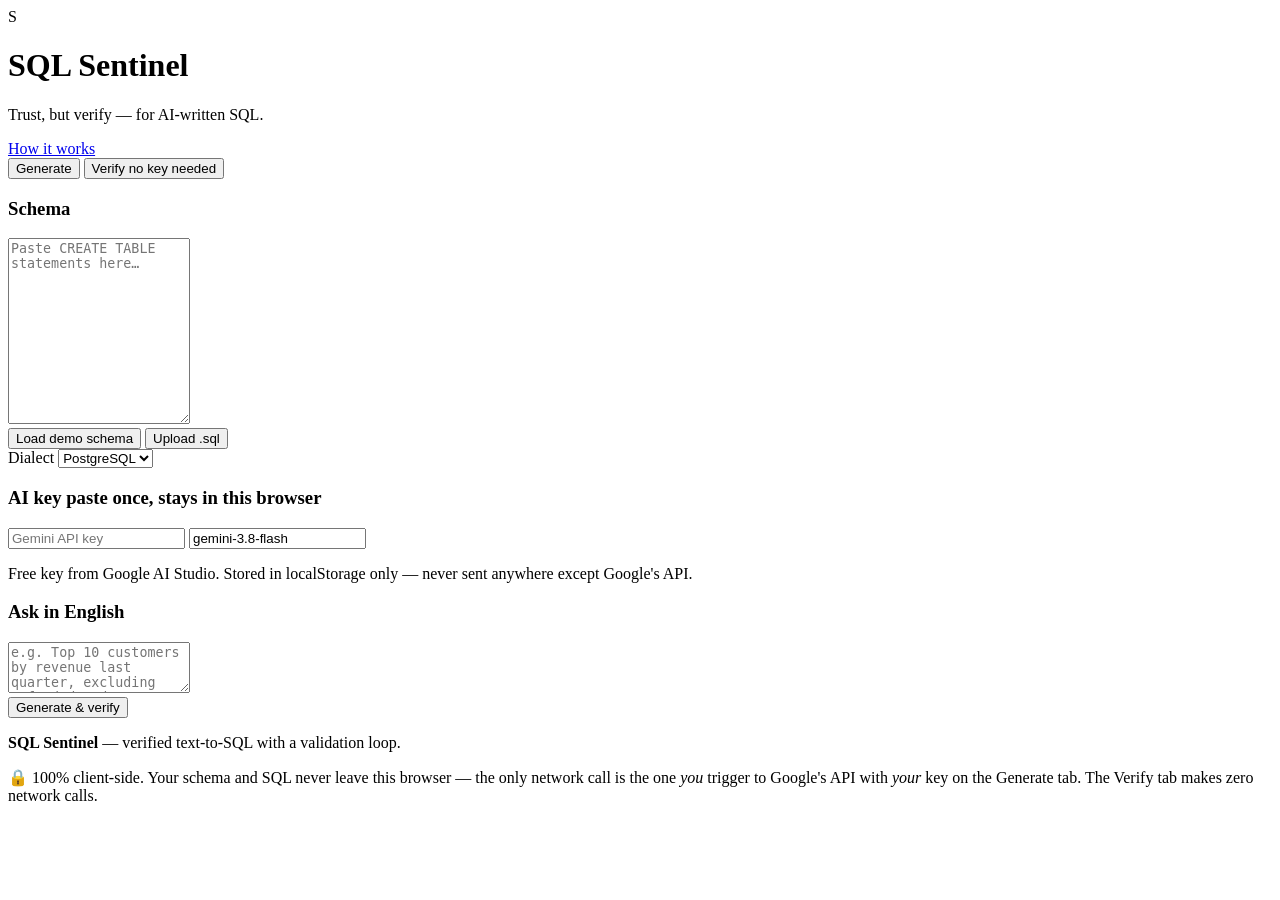
==== index.html @ b8eaa501 "Add SQL Sentinel web app" ====
<!DOCTYPE html>
<html lang="en">
<head>
<meta charset="UTF-8">
<meta name="viewport" content="width=device-width, initial-scale=1.0">
<title>SQL Sentinel — Trust, but verify, for AI-written SQL.</title>
<meta name="description" content="SQL Sentinel: verified text-to-SQL with a validation loop. Generate SQL from English, then prove it safe against your schema — 100% in the browser.">
<link rel="stylesheet" href="assets/style.css">
<link rel="icon" href="data:image/svg+xml,<svg xmlns='http://www.w3.org/2000/svg' viewBox='0 0 100 100'><rect width='100' height='100' rx='20' fill='%230b1026'/><text x='50' y='70' font-size='52' text-anchor='middle' fill='%2338e1c6' font-family='monospace' font-weight='bold'>S</text></svg>">
</head>
<body>
<header class="site-header">
  <div class="wrap">
    <div class="brand">
      <span class="logo">S</span>
      <div>
        <h1>SQL Sentinel</h1>
        <p class="tagline">Trust, but verify — for AI-written SQL.</p>
      </div>
    </div>
    <nav><a href="about.html">How it works</a></nav>
  </div>
</header>

<main class="wrap">
  <div class="tabs" role="tablist">
    <button class="tab active" id="tabBtnGenerate" role="tab" aria-selected="true">Generate</button>
    <button class="tab" id="tabBtnVerify" role="tab" aria-selected="false">Verify <span class="keyless">no key needed</span></button>
  </div>

  <!-- ============ GENERATE TAB ============ -->
  <section id="tab-generate" role="tabpanel">
    <div class="gen-grid">
      <aside class="schema-panel">
        <h3>Schema</h3>
        <textarea id="genDdl" rows="12" spellcheck="false" placeholder="Paste CREATE TABLE statements here…"></textarea>
        <div class="btnrow">
          <button class="btn" id="genDemoSchema">Load demo schema</button>
          <button class="btn" id="genUploadSchema">Upload .sql</button>
          <input type="file" id="genSchemaFile" accept=".sql,.txt" hidden>
        </div>
        <label class="muted" for="genDialect">Dialect
          <select id="genDialect">
            <option value="postgresql" selected>PostgreSQL</option>
            <option value="mysql">MySQL</option>
            <option value="bigquery">BigQuery</option>
            <option value="snowflake">Snowflake</option>
            <option value="sqlite">SQLite</option>
            <option value="trino">Trino</option>
          </select>
        </label>
        <h3>AI key <span class="muted-sm">paste once, stays in this browser</span></h3>
        <input type="password" id="apiKey" placeholder="Gemini API key" autocomplete="off">
        <input type="text" id="apiModel" value="gemini-3.8-flash" title="Model name" autocomplete="off" spellcheck="false">
        <p class="muted-sm">Free key from Google AI Studio. Stored in localStorage only — never sent anywhere except Google's API.</p>
      </aside>

      <div class="gen-main">
        <h3>Ask in English</h3>
        <div class="chips" id="exampleChips"></div>
        <textarea id="question" rows="3" placeholder="e.g. Top 10 customers by revenue last quarter, excluding refunded orders"></textarea>
        <div class="btnrow">
          <button class="btn primary" id="generateBtn">Generate &amp; verify</button>
          <span class="muted-sm" id="genStatus"></span>
        </div>
        <div id="loopLog" class="loop-log" hidden></div>
        <div id="genResult" hidden>
          <div class="verdict" id="genVerdict"></div>
          <h3>SQL</h3>
          <pre class="sqlout"><code id="genSql"></code></pre>
          <h3>Validation report</h3>
          <div id="genIssues" class="issues"></div>
          <h3>In plain English</h3>
          <p id="genExplain" class="explain"></p>
        </div>
      </div>
    </div>
  </section>

  <!-- ============ VERIFY TAB ============ -->
  <section id="tab-verify" role="tabpanel" hidden>
    <p class="lede">Paste any SQL — yours, a colleague's, an AI's — and get an instant validation report.
       No key, no account, no network calls. Everything runs locally.</p>
    <div class="verify-grid">
      <div>
        <h3>SQL to check</h3>
        <textarea id="verSql" rows="10" spellcheck="false" placeholder="Paste SQL here…"></textarea>
        <div class="btnrow">
          <button class="btn" id="verDemoSql">Load demo SQL</button>
          <button class="btn" id="verRiskySql">Load risky SQL</button>
        </div>
      </div>
      <div>
        <h3>Schema <span class="muted-sm">optional but recommended</span></h3>
        <textarea id="verDdl" rows="10" spellcheck="false" placeholder="Paste CREATE TABLE statements here…"></textarea>
        <div class="btnrow">
          <button class="btn" id="verDemoSchema">Load demo schema</button>
          <label class="muted" for="verDialect">Dialect
            <select id="verDialect">
              <option value="postgresql" selected>PostgreSQL</option>
              <option value="mysql">MySQL</option>
              <option value="bigquery">BigQuery</option>
              <option value="snowflake">Snowflake</option>
              <option value="sqlite">SQLite</option>
              <option value="trino">Trino</option>
            </select>
          </label>
        </div>
      </div>
    </div>
    <div class="btnrow">
      <button class="btn primary" id="validateBtn">Validate</button>
    </div>
    <div id="verResult" hidden>
      <div class="verdict" id="verVerdict"></div>
      <h3>Validation report</h3>
      <div id="verIssues" class="issues"></div>
      <h3>In plain English</h3>
      <p id="verExplain" class="explain"></p>
    </div>
  </section>
</main>

<footer class="site-footer">
  <div class="wrap">
    <p><strong>SQL Sentinel</strong> — verified text-to-SQL with a validation loop.</p>
    <p>🔒 100% client-side. Your schema and SQL never leave this browser — the only network call is the one <em>you</em> trigger to Google's API with <em>your</em> key on the Generate tab. The Verify tab makes zero network calls.</p>
  </div>
</footer>

<script src="assets/vendor/node-sql-parser.umd.js"></script>
<script src="assets/validator.js"></script>
<script src="assets/app.js"></script>
</body>
</html>
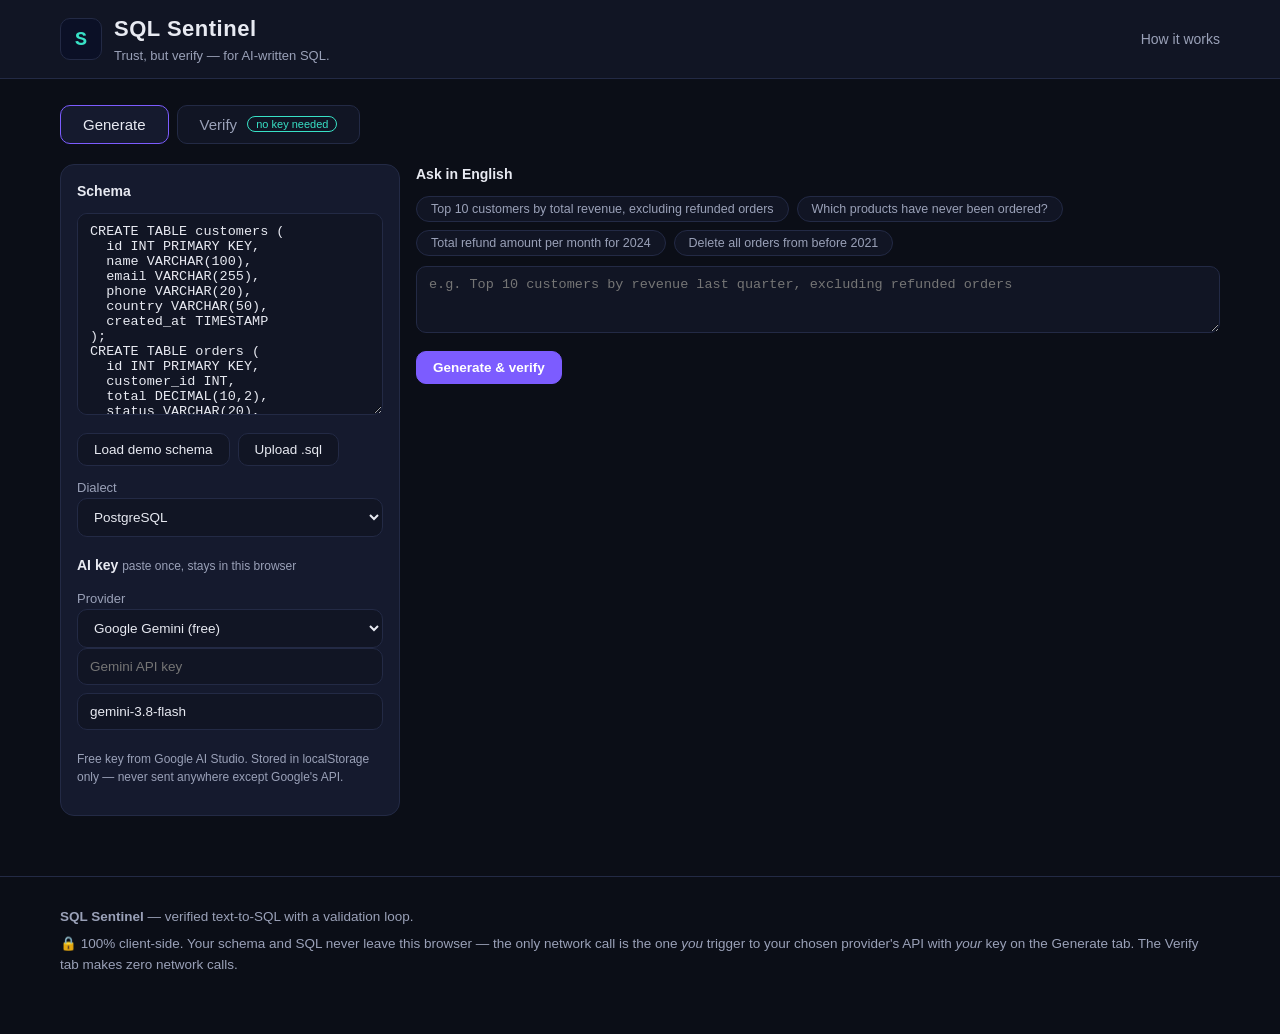
==== commit f41dbcf7: "Add Groq provider option to Generate tab" ====
--- a/index.html
+++ b/index.html
@@ -50,9 +50,15 @@
           </select>
         </label>
         <h3>AI key <span class="muted-sm">paste once, stays in this browser</span></h3>
+        <label class="muted" for="apiProvider">Provider
+          <select id="apiProvider">
+            <option value="gemini" selected>Google Gemini (free)</option>
+            <option value="groq">Groq (free, fast)</option>
+          </select>
+        </label>
         <input type="password" id="apiKey" placeholder="Gemini API key" autocomplete="off">
         <input type="text" id="apiModel" value="gemini-3.8-flash" title="Model name" autocomplete="off" spellcheck="false">
-        <p class="muted-sm">Free key from Google AI Studio. Stored in localStorage only — never sent anywhere except Google's API.</p>
+        <p class="muted-sm" id="apiKeyHint">Free key from Google AI Studio. Stored in localStorage only — never sent anywhere except Google's API.</p>
       </aside>
 
       <div class="gen-main">
@@ -124,7 +130,7 @@
 <footer class="site-footer">
   <div class="wrap">
     <p><strong>SQL Sentinel</strong> — verified text-to-SQL with a validation loop.</p>
-    <p>🔒 100% client-side. Your schema and SQL never leave this browser — the only network call is the one <em>you</em> trigger to Google's API with <em>your</em> key on the Generate tab. The Verify tab makes zero network calls.</p>
+    <p>🔒 100% client-side. Your schema and SQL never leave this browser — the only network call is the one <em>you</em> trigger to your chosen provider's API with <em>your</em> key on the Generate tab. The Verify tab makes zero network calls.</p>
   </div>
 </footer>
 
--- a/assets/style.css
+++ b/assets/style.css
@@ -0,0 +1,149 @@
+:root {
+  --bg: #0b0e17;
+  --bg2: #111524;
+  --card: #151a2e;
+  --line: #232a45;
+  --text: #e8eaf2;
+  --dim: #9aa1b8;
+  --accent: #7c5cff;
+  --teal: #38e1c6;
+  --red: #ff6b6b;
+  --amber: #ffb84d;
+}
+* { box-sizing: border-box; }
+body {
+  margin: 0; background: var(--bg); color: var(--text);
+  font-family: -apple-system, BlinkMacSystemFont, "Segoe UI", Inter, Roboto, sans-serif;
+  line-height: 1.55;
+}
+.wrap { max-width: 1200px; margin: 0 auto; padding: 0 20px; }
+a { color: var(--accent); }
+code, pre { font-family: ui-monospace, SFMono-Regular, Menlo, Consolas, monospace; }
+
+/* header */
+.site-header { background: var(--bg2); border-bottom: 1px solid var(--line); position: sticky; top: 0; z-index: 10; }
+.site-header .wrap { display: flex; align-items: center; justify-content: space-between; padding-top: 12px; padding-bottom: 12px; }
+.brand { display: flex; align-items: center; gap: 12px; }
+.logo {
+  width: 42px; height: 42px; border-radius: 10px; background: #0b1026;
+  border: 1px solid var(--line); display: flex; align-items: center; justify-content: center;
+  font-family: monospace; font-weight: bold; font-size: 20px; color: var(--teal);
+}
+.brand h1 { margin: 0; font-size: 22px; letter-spacing: 0.5px; }
+.tagline { margin: 0; color: var(--dim); font-size: 13px; }
+.site-header nav a { color: var(--dim); text-decoration: none; font-size: 14px; margin-left: 18px; }
+.site-header nav a:hover { color: var(--text); }
+
+/* tabs */
+.tabs { display: flex; gap: 8px; margin: 26px 0 20px; }
+.tab {
+  background: var(--bg2); border: 1px solid var(--line); color: var(--dim);
+  border-radius: 10px; padding: 10px 22px; font-size: 15px; cursor: pointer;
+}
+.tab:hover { color: var(--text); border-color: var(--accent); }
+.tab.active { background: var(--card); color: var(--text); border-color: var(--accent); }
+.tab .keyless {
+  font-size: 11px; color: var(--teal); border: 1px solid var(--teal);
+  border-radius: 999px; padding: 1px 8px; margin-left: 6px; vertical-align: 2px;
+}
+
+/* layout */
+.gen-grid { display: grid; grid-template-columns: 340px 1fr; gap: 16px; padding-bottom: 40px; }
+.verify-grid { display: grid; grid-template-columns: 1fr 1fr; gap: 16px; }
+@media (max-width: 900px) { .gen-grid, .verify-grid { grid-template-columns: 1fr; } }
+.schema-panel {
+  background: var(--card); border: 1px solid var(--line); border-radius: 14px;
+  padding: 16px; align-self: start;
+}
+h3 { font-size: 14px; margin: 18px 0 10px; color: var(--text); }
+h3:first-child { margin-top: 0; }
+.lede { color: var(--dim); font-size: 15px; max-width: 760px; }
+
+textarea, input[type="text"], input[type="password"], select {
+  background: var(--bg2); border: 1px solid var(--line); color: var(--text);
+  border-radius: 10px; padding: 10px 12px; font-size: 13.5px; width: 100%;
+}
+textarea { font-family: ui-monospace, SFMono-Regular, Menlo, Consolas, monospace; resize: vertical; }
+input[type="password"], input[type="text"] { margin-bottom: 8px; }
+label.muted { display: block; margin-top: 12px; }
+.muted { color: var(--dim); font-size: 13px; }
+.muted-sm { color: var(--dim); font-size: 12px; font-weight: normal; }
+
+.btnrow { display: flex; gap: 8px; align-items: center; margin-top: 10px; flex-wrap: wrap; }
+.btn {
+  background: var(--bg2); border: 1px solid var(--line); color: var(--text);
+  border-radius: 10px; padding: 8px 16px; font-size: 13.5px; cursor: pointer;
+}
+.btn:hover { border-color: var(--accent); }
+.btn.primary { background: var(--accent); border-color: var(--accent); color: #fff; font-weight: 600; }
+.btn:disabled { opacity: .45; cursor: default; }
+
+.chips { display: flex; gap: 8px; flex-wrap: wrap; margin-bottom: 10px; }
+.chip {
+  background: var(--bg2); border: 1px solid var(--line); color: var(--dim);
+  border-radius: 999px; padding: 5px 14px; font-size: 12.5px; cursor: pointer;
+}
+.chip:hover { color: var(--text); border-color: var(--teal); }
+
+/* loop log */
+.loop-log {
+  margin-top: 14px; background: var(--bg2); border: 1px solid var(--line);
+  border-radius: 10px; padding: 12px 14px; font-size: 13px; color: var(--dim);
+}
+.loop-log .round { margin-bottom: 6px; }
+.loop-log .round:last-child { margin-bottom: 0; }
+.loop-log .bad { color: var(--red); }
+.loop-log .good { color: var(--teal); }
+
+/* verdict */
+.verdict {
+  margin: 18px 0 6px; padding: 12px 16px; border-radius: 10px; font-weight: 700; font-size: 15px;
+  border: 1px solid var(--line); background: var(--bg2);
+}
+.verdict.safe { border-color: var(--teal); color: var(--teal); }
+.verdict.review { border-color: var(--amber); color: var(--amber); }
+.verdict.blocked { border-color: var(--red); color: var(--red); }
+
+/* sql output */
+.sqlout {
+  background: #0a0d18; border: 1px solid var(--line); border-radius: 10px;
+  padding: 14px 16px; overflow: auto; font-size: 13.5px; white-space: pre-wrap;
+}
+
+/* issues */
+.issues { display: flex; flex-direction: column; gap: 8px; }
+.issue {
+  border: 1px solid var(--line); border-left-width: 4px; border-radius: 8px;
+  padding: 10px 14px; background: var(--bg2); font-size: 13.5px;
+}
+.issue.error { border-left-color: var(--red); }
+.issue.warning { border-left-color: var(--amber); }
+.issue.info { border-left-color: var(--accent); }
+.issue .code {
+  font-size: 11px; text-transform: uppercase; letter-spacing: .06em;
+  color: var(--dim); display: block; margin-bottom: 2px;
+}
+.issue.error .code { color: var(--red); }
+.issue.warning .code { color: var(--amber); }
+.issue .sugg { color: var(--dim); font-size: 12.5px; margin-top: 4px; }
+.issue .sugg::before { content: "→ "; }
+.no-issues { color: var(--teal); font-size: 14px; }
+
+.explain {
+  background: var(--card); border: 1px solid var(--line); border-radius: 10px;
+  padding: 14px 16px; font-size: 14px;
+}
+
+/* about */
+.article { max-width: 760px; margin: 30px auto 60px; }
+.article h2 { margin-top: 30px; }
+.article h3 { margin-top: 24px; color: var(--accent); font-size: 16px; }
+.article code { background: var(--bg2); padding: 2px 6px; border-radius: 6px; font-size: 13px; }
+.article pre { background: var(--bg2); border: 1px solid var(--line); border-radius: 10px; padding: 14px; overflow: auto; font-size: 13px; }
+.article table { border-collapse: collapse; width: 100%; font-size: 14px; margin: 12px 0; }
+.article th, .article td { border: 1px solid var(--line); padding: 8px 12px; text-align: left; }
+.article th { background: var(--bg2); }
+
+.site-footer { border-top: 1px solid var(--line); padding: 24px 0 40px; margin-top: 20px; }
+.site-footer p { margin: 6px 0; font-size: 13.5px; color: var(--dim); }
+[hidden] { display: none !important; }
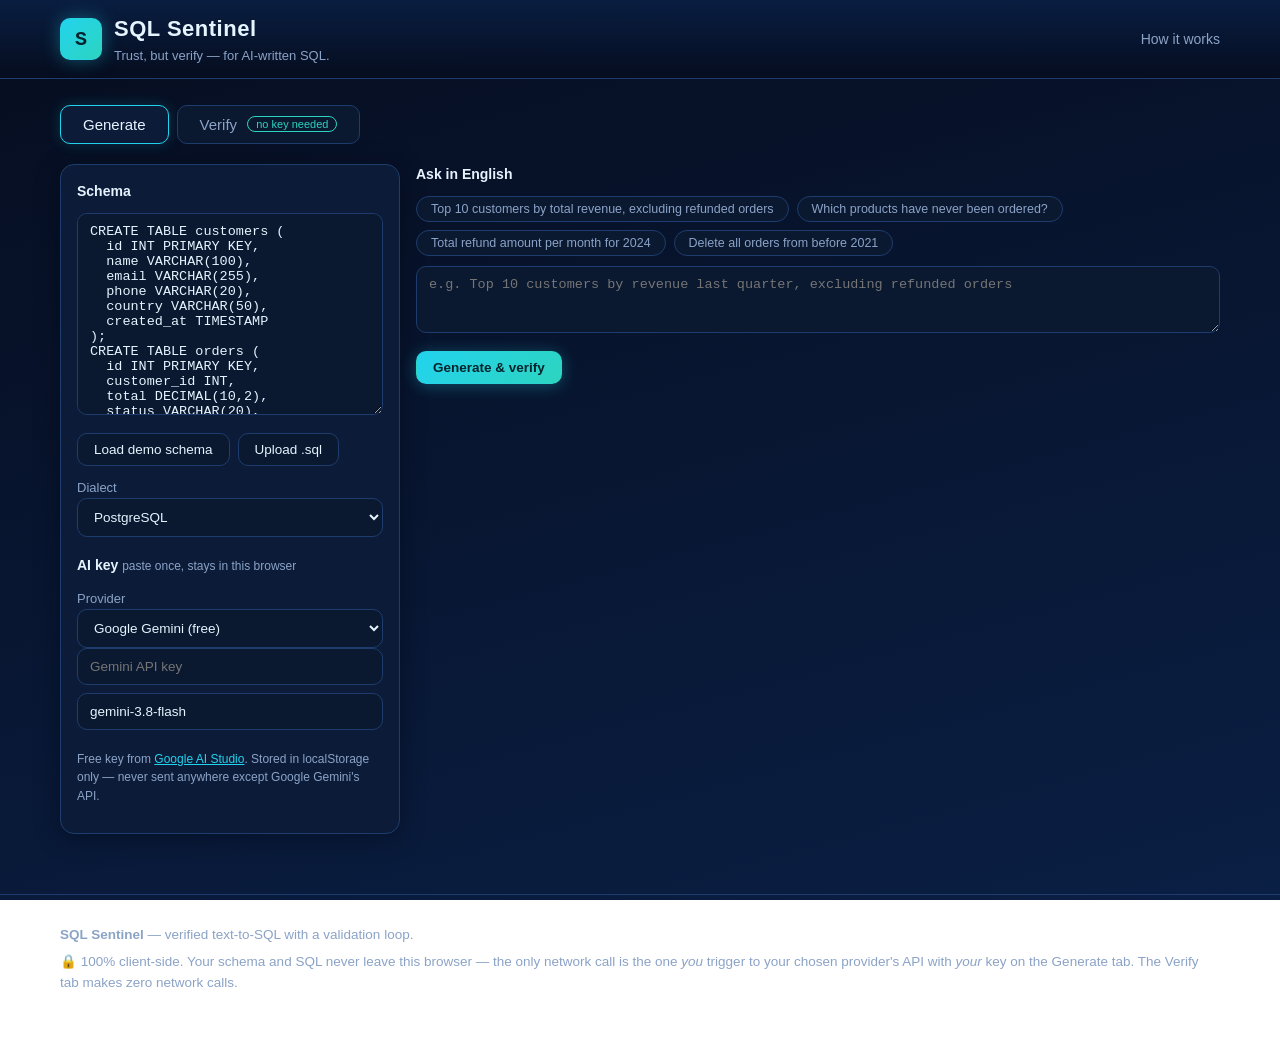
==== commit 30c95e1b: "style: AEGIS visual identity (colors, gradients, animations)" ====
--- a/index.html
+++ b/index.html
@@ -5,7 +5,7 @@
 <meta name="viewport" content="width=device-width, initial-scale=1.0">
 <title>SQL Sentinel — Trust, but verify, for AI-written SQL.</title>
 <meta name="description" content="SQL Sentinel: verified text-to-SQL with a validation loop. Generate SQL from English, then prove it safe against your schema — 100% in the browser.">
-<link rel="stylesheet" href="assets/style.css">
+<link rel="stylesheet" href="assets/style.css?v=2">
 <link rel="icon" href="data:image/svg+xml,<svg xmlns='http://www.w3.org/2000/svg' viewBox='0 0 100 100'><rect width='100' height='100' rx='20' fill='%230b1026'/><text x='50' y='70' font-size='52' text-anchor='middle' fill='%2338e1c6' font-family='monospace' font-weight='bold'>S</text></svg>">
 </head>
 <body>
--- a/assets/style.css
+++ b/assets/style.css
@@ -1,18 +1,20 @@
 :root {
-  --bg: #0b0e17;
-  --bg2: #111524;
-  --card: #151a2e;
-  --line: #232a45;
-  --text: #e8eaf2;
-  --dim: #9aa1b8;
-  --accent: #7c5cff;
-  --teal: #38e1c6;
+  --bg: #060d1f;
+  --bg2: #0a1830;
+  --card: #0c1c38;
+  --line: #1e3d6e;
+  --text: #e6f4ff;
+  --dim: #8ba3c7;
+  --accent: #22d3ee;
+  --teal: #2dd4bf;
   --red: #ff6b6b;
   --amber: #ffb84d;
+  --cta: linear-gradient(135deg, #22d3ee, #2dd4bf);
 }
 * { box-sizing: border-box; }
 body {
-  margin: 0; background: var(--bg); color: var(--text);
+  margin: 0; background: linear-gradient(165deg, #060d1f 0%, #0a1f44 100%);
+  background-attachment: fixed; color: var(--text);
   font-family: -apple-system, BlinkMacSystemFont, "Segoe UI", Inter, Roboto, sans-serif;
   line-height: 1.55;
 }
@@ -21,13 +23,24 @@
 code, pre { font-family: ui-monospace, SFMono-Regular, Menlo, Consolas, monospace; }
 
 /* header */
-.site-header { background: var(--bg2); border-bottom: 1px solid var(--line); position: sticky; top: 0; z-index: 10; }
-.site-header .wrap { display: flex; align-items: center; justify-content: space-between; padding-top: 12px; padding-bottom: 12px; }
+.site-header {
+  background: linear-gradient(180deg, rgba(10,31,68,.92), rgba(6,13,31,.92));
+  border-bottom: 1px solid var(--line); position: sticky; top: 0; z-index: 10;
+  overflow: hidden;
+}
+.site-header::before {
+  content: ""; position: absolute; inset: 0; pointer-events: none;
+  background: linear-gradient(105deg, transparent 42%, rgba(34,211,238,.10) 50%, transparent 58%);
+  transform: translateX(-100%);
+  animation: aegisHeaderShimmer 6s ease-in-out infinite;
+}
+.site-header .wrap { display: flex; align-items: center; justify-content: space-between; padding-top: 12px; padding-bottom: 12px; position: relative; }
 .brand { display: flex; align-items: center; gap: 12px; }
 .logo {
-  width: 42px; height: 42px; border-radius: 10px; background: #0b1026;
-  border: 1px solid var(--line); display: flex; align-items: center; justify-content: center;
-  font-family: monospace; font-weight: bold; font-size: 20px; color: var(--teal);
+  width: 42px; height: 42px; border-radius: 10px; background: var(--cta);
+  border: 1px solid rgba(34,211,238,.45); display: flex; align-items: center; justify-content: center;
+  font-family: monospace; font-weight: bold; font-size: 20px; color: #04222e;
+  box-shadow: 0 0 18px rgba(34,211,238,.35);
 }
 .brand h1 { margin: 0; font-size: 22px; letter-spacing: 0.5px; }
 .tagline { margin: 0; color: var(--dim); font-size: 13px; }
@@ -41,7 +54,10 @@
   border-radius: 10px; padding: 10px 22px; font-size: 15px; cursor: pointer;
 }
 .tab:hover { color: var(--text); border-color: var(--accent); }
-.tab.active { background: var(--card); color: var(--text); border-color: var(--accent); }
+.tab.active {
+  background: var(--card); color: var(--text); border-color: var(--accent);
+  box-shadow: 0 0 14px rgba(34,211,238,.18);
+}
 .tab .keyless {
   font-size: 11px; color: var(--teal); border: 1px solid var(--teal);
   border-radius: 999px; padding: 1px 8px; margin-left: 6px; vertical-align: 2px;
@@ -54,6 +70,7 @@
 .schema-panel {
   background: var(--card); border: 1px solid var(--line); border-radius: 14px;
   padding: 16px; align-self: start;
+  box-shadow: 0 4px 24px rgba(3,8,20,.45);
 }
 h3 { font-size: 14px; margin: 18px 0 10px; color: var(--text); }
 h3:first-child { margin-top: 0; }
@@ -74,8 +91,12 @@
   background: var(--bg2); border: 1px solid var(--line); color: var(--text);
   border-radius: 10px; padding: 8px 16px; font-size: 13.5px; cursor: pointer;
 }
-.btn:hover { border-color: var(--accent); }
-.btn.primary { background: var(--accent); border-color: var(--accent); color: #fff; font-weight: 600; }
+.btn:hover { border-color: var(--accent); box-shadow: 0 0 10px rgba(34,211,238,.15); }
+.btn.primary {
+  background: var(--cta); border-color: transparent; color: #03232c; font-weight: 700;
+  box-shadow: 0 2px 16px rgba(34,211,238,.30);
+}
+.btn.primary:hover { box-shadow: 0 2px 22px rgba(34,211,238,.45); }
 .btn:disabled { opacity: .45; cursor: default; }
 
 .chips { display: flex; gap: 8px; flex-wrap: wrap; margin-bottom: 10px; }
@@ -97,16 +118,29 @@
 
 /* verdict */
 .verdict {
+  position: relative;
   margin: 18px 0 6px; padding: 12px 16px; border-radius: 10px; font-weight: 700; font-size: 15px;
   border: 1px solid var(--line); background: var(--bg2);
 }
-.verdict.safe { border-color: var(--teal); color: var(--teal); }
+.verdict::after {
+  content: ""; position: absolute; inset: -2px; border-radius: 12px;
+  border: 2px solid rgba(34,211,238,.5); opacity: 0; pointer-events: none;
+  animation: aegisShieldPulse 3s ease-out infinite;
+}
+.verdict.safe {
+  border-color: var(--teal); color: var(--teal);
+  background: linear-gradient(135deg, rgba(34,211,238,.10), rgba(45,212,191,.10));
+  box-shadow: 0 0 28px rgba(45,212,191,.22), inset 0 0 14px rgba(45,212,191,.06);
+}
+.verdict.safe::after { border-color: rgba(45,212,191,.65); }
 .verdict.review { border-color: var(--amber); color: var(--amber); }
+.verdict.review::after { border-color: rgba(255,184,77,.55); }
 .verdict.blocked { border-color: var(--red); color: var(--red); }
+.verdict.blocked::after { border-color: rgba(255,107,107,.55); }
 
 /* sql output */
 .sqlout {
-  background: #0a0d18; border: 1px solid var(--line); border-radius: 10px;
+  background: #071026; border: 1px solid var(--line); border-radius: 10px;
   padding: 14px 16px; overflow: auto; font-size: 13.5px; white-space: pre-wrap;
 }
 
@@ -132,6 +166,7 @@
 .explain {
   background: var(--card); border: 1px solid var(--line); border-radius: 10px;
   padding: 14px 16px; font-size: 14px;
+  box-shadow: 0 4px 24px rgba(3,8,20,.45);
 }
 
 /* about */
@@ -147,3 +182,18 @@
 .site-footer { border-top: 1px solid var(--line); padding: 24px 0 40px; margin-top: 20px; }
 .site-footer p { margin: 6px 0; font-size: 13.5px; color: var(--dim); }
 [hidden] { display: none !important; }
+
+/* AEGIS signature animations (transform/opacity only) */
+@keyframes aegisShieldPulse {
+  0% { transform: scale(1); opacity: .75; }
+  70% { transform: scale(1.045); opacity: 0; }
+  100% { transform: scale(1.045); opacity: 0; }
+}
+@keyframes aegisHeaderShimmer {
+  0% { transform: translateX(-100%); }
+  55%, 100% { transform: translateX(100%); }
+}
+
+@media (prefers-reduced-motion: reduce) {
+  * { animation: none !important; transition: none !important; }
+}
